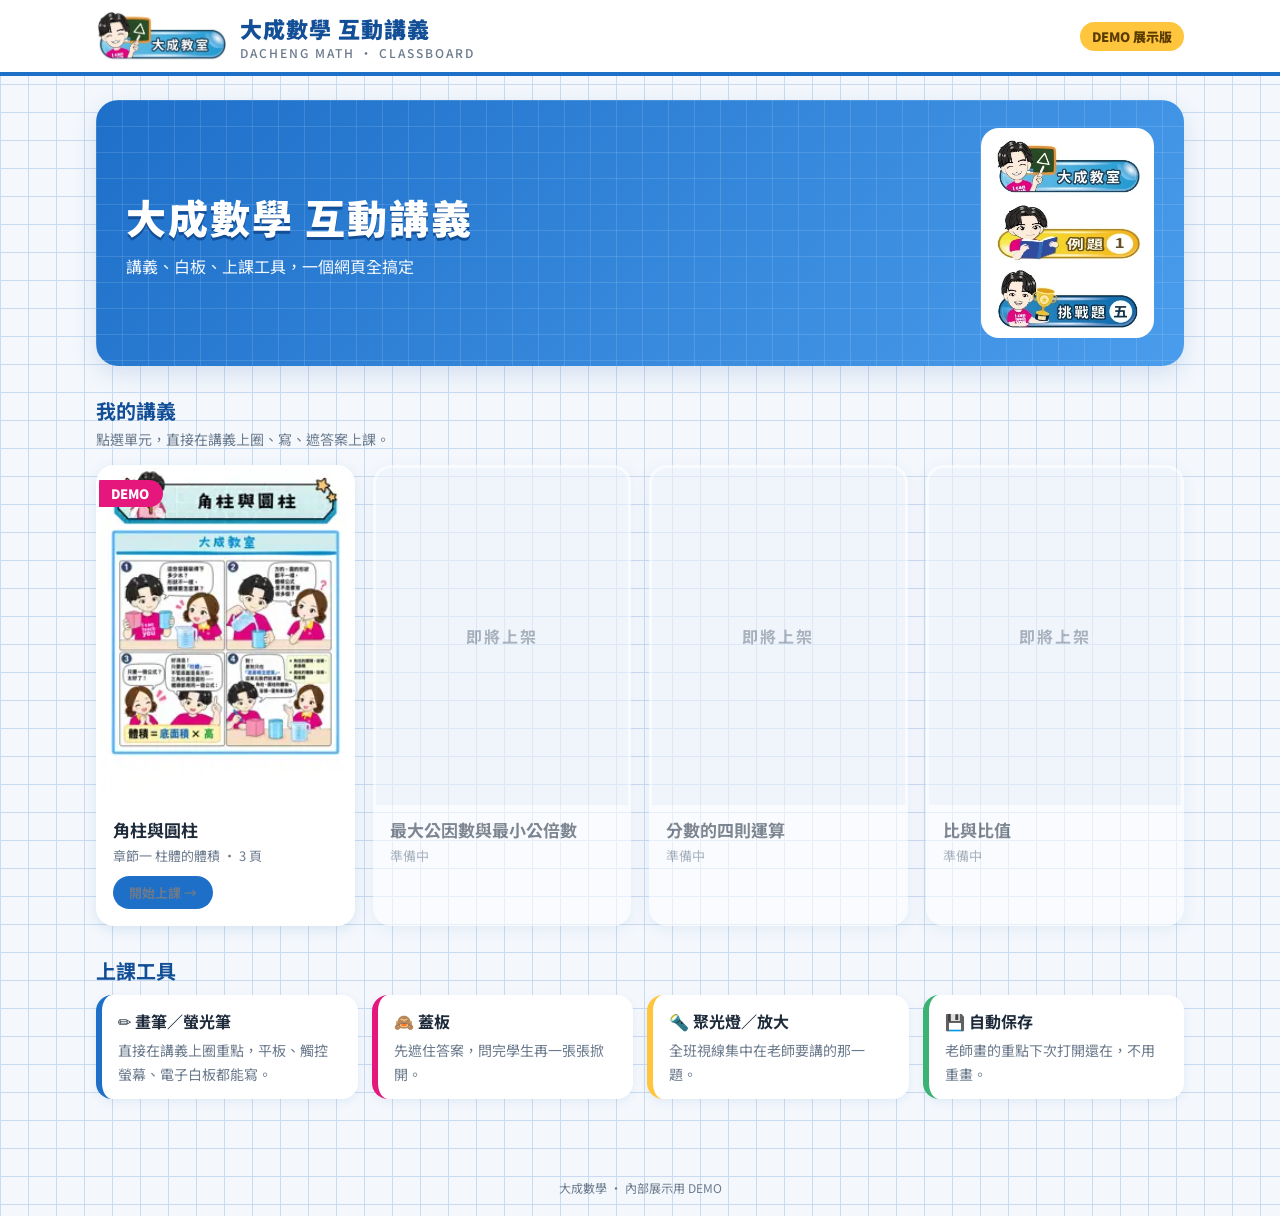
==== math/index.html @ 5f464ca9 "新增大成數學互動講義 DEMO（/math） Co-Authored-By: Claude Opus 5.5 <noreply@anthropic.com>" ====
<!doctype html>
<html lang="zh-Hant">
<head>
<meta charset="utf-8">
<meta name="viewport" content="width=device-width, initial-scale=1">
<meta name="robots" content="noindex, nofollow">
<title>大成數學 互動講義</title>
<link rel="preconnect" href="https://fonts.googleapis.com">
<link rel="preconnect" href="https://fonts.gstatic.com" crossorigin>
<link href="https://fonts.googleapis.com/css2?family=Noto+Sans+TC:wght@400;500;700;900&display=swap" rel="stylesheet">
<style>
  :root{
    --blue:#1d6fc8; --blue-d:#134f97; --sky:#dbe8f8; --grid:#c9dbf2;
    --pink:#e5177c; --yellow:#ffc53d; --ink:#1d2a3a; --muted:#6b7a8c; --card:#fff;
  }
  *{box-sizing:border-box}
  body{margin:0;font-family:"Noto Sans TC",system-ui,sans-serif;color:var(--ink);
    background:#f4f8fd;
    background-image:linear-gradient(var(--grid) 1px,transparent 1px),linear-gradient(90deg,var(--grid) 1px,transparent 1px);
    background-size:28px 28px;}
  header{background:#fff;border-bottom:4px solid var(--blue);position:sticky;top:0;z-index:5}
  .bar{max-width:1120px;margin:0 auto;padding:10px 16px;display:flex;align-items:center;gap:14px}
  .bar img{height:52px}
  .brand{font-weight:900;font-size:22px;color:var(--blue-d);letter-spacing:1px}
  .brand small{display:block;font-size:12px;font-weight:500;color:var(--muted);letter-spacing:2px}
  .tag{margin-left:auto;background:var(--yellow);color:#5a3b00;font-weight:900;font-size:13px;padding:5px 12px;border-radius:99px}
  main{max-width:1120px;margin:0 auto;padding:24px 16px 60px}
  .hero{border-radius:22px;overflow:hidden;box-shadow:0 8px 24px rgba(19,79,151,.15);background:#fff}
  .hero{display:flex;align-items:center;gap:20px;flex-wrap:wrap;padding:28px 30px;
    background:linear-gradient(135deg,#1d6fc8,#3f93e6);background-image:linear-gradient(rgba(255,255,255,.12) 1px,transparent 1px),linear-gradient(90deg,rgba(255,255,255,.12) 1px,transparent 1px),linear-gradient(135deg,#1d6fc8,#4a9cec);background-size:26px 26px,26px 26px,auto}
  .hero-t{flex:1;min-width:240px;color:#fff}
  .hero h1{margin:0;font-size:clamp(26px,4vw,40px);font-weight:900;letter-spacing:2px;text-shadow:0 3px 0 #134f97}
  .hero p{margin:8px 0 0;font-size:16px;opacity:.95}
  .hero-b{display:flex;flex-direction:column;gap:8px;background:#fff;border-radius:18px;padding:10px 14px}
  .hero-b img{height:58px;display:block}
  @media (max-width:560px){.hero{padding:22px 18px}.hero-b{flex-direction:row;overflow-x:auto;max-width:100%}.hero-b img{height:44px}}
  h2{font-size:20px;margin:30px 0 4px;color:var(--blue-d)}
  .sub{color:var(--muted);font-size:14px;margin:0 0 16px}
  .shelf{display:grid;grid-template-columns:repeat(auto-fill,minmax(220px,1fr));gap:18px}
  .unit{background:var(--card);border-radius:18px;overflow:hidden;box-shadow:0 4px 14px rgba(19,79,151,.12);
    display:flex;flex-direction:column;text-decoration:none;color:inherit;transition:transform .15s,box-shadow .15s;border:3px solid transparent}
  a.unit:hover{transform:translateY(-4px);box-shadow:0 10px 24px rgba(19,79,151,.22);border-color:var(--blue)}
  .thumb{aspect-ratio:3/4;background:#eef3fa;position:relative;overflow:hidden}
  .thumb img{width:100%;height:100%;object-fit:cover;object-position:top}
  .ribbon{position:absolute;top:12px;left:-6px;background:var(--pink);color:#fff;font-weight:900;font-size:13px;padding:4px 14px 4px 18px;border-radius:0 99px 99px 0}
  .info{padding:12px 14px 14px}
  .info b{display:block;font-size:17px}
  .info span{font-size:13px;color:var(--muted)}
  .go{margin-top:10px;display:inline-block;background:var(--blue);color:#fff;font-weight:700;font-size:14px;padding:7px 16px;border-radius:99px}
  .soon{opacity:.55}
  .soon .thumb{display:grid;place-items:center;color:var(--muted);font-weight:700;letter-spacing:2px}
  .feat{display:grid;grid-template-columns:repeat(auto-fit,minmax(230px,1fr));gap:14px;margin-top:10px}
  .f{background:#fff;border-radius:16px;padding:14px 16px;box-shadow:0 3px 10px rgba(19,79,151,.08);border-left:6px solid var(--blue)}
  .f:nth-child(2){border-color:var(--pink)} .f:nth-child(3){border-color:var(--yellow)} .f:nth-child(4){border-color:#3bb273}
  .f b{display:block;margin-bottom:4px}
  .f span{font-size:14px;color:var(--muted);line-height:1.6}
  footer{text-align:center;color:var(--muted);font-size:12px;padding:20px}
  @media (max-width:560px){.bar img{height:40px}.brand{font-size:18px}}
</style>
</head>
<body>
<header>
  <div class="bar">
    <img src="demo/b-class.webp" alt="">
    <div class="brand">大成數學 互動講義<small>DACHENG MATH · CLASSBOARD</small></div>
    <span class="tag">DEMO 展示版</span>
  </div>
</header>

<main>
  <div class="hero">
    <div class="hero-t">
      <h1>大成數學 互動講義</h1>
      <p>講義、白板、上課工具，一個網頁全搞定</p>
    </div>
    <div class="hero-b">
      <img src="demo/b-class.webp" alt="">
      <img src="demo/b-example.webp" alt="">
      <img src="demo/b-challenge.webp" alt="">
    </div>
  </div>

  <h2>我的講義</h2>
  <p class="sub">點選單元，直接在講義上圈、寫、遮答案上課。</p>
  <div class="shelf">
    <a class="unit" href="board.html">
      <div class="thumb"><img src="demo/t1.webp" alt=""><span class="ribbon">DEMO</span></div>
      <div class="info"><b>角柱與圓柱</b><span>章節一 柱體的體積 · 3 頁</span><br><span class="go">開始上課 →</span></div>
    </a>
    <div class="unit soon"><div class="thumb">即將上架</div><div class="info"><b>最大公因數與最小公倍數</b><span>準備中</span></div></div>
    <div class="unit soon"><div class="thumb">即將上架</div><div class="info"><b>分數的四則運算</b><span>準備中</span></div></div>
    <div class="unit soon"><div class="thumb">即將上架</div><div class="info"><b>比與比值</b><span>準備中</span></div></div>
  </div>

  <h2>上課工具</h2>
  <div class="feat">
    <div class="f"><b>✏️ 畫筆／螢光筆</b><span>直接在講義上圈重點，平板、觸控螢幕、電子白板都能寫。</span></div>
    <div class="f"><b>🙈 蓋板</b><span>先遮住答案，問完學生再一張張掀開。</span></div>
    <div class="f"><b>🔦 聚光燈／放大</b><span>全班視線集中在老師要講的那一題。</span></div>
    <div class="f"><b>💾 自動保存</b><span>老師畫的重點下次打開還在，不用重畫。</span></div>
  </div>
</main>
<footer>大成數學 · 內部展示用 DEMO</footer>
</body>
</html>
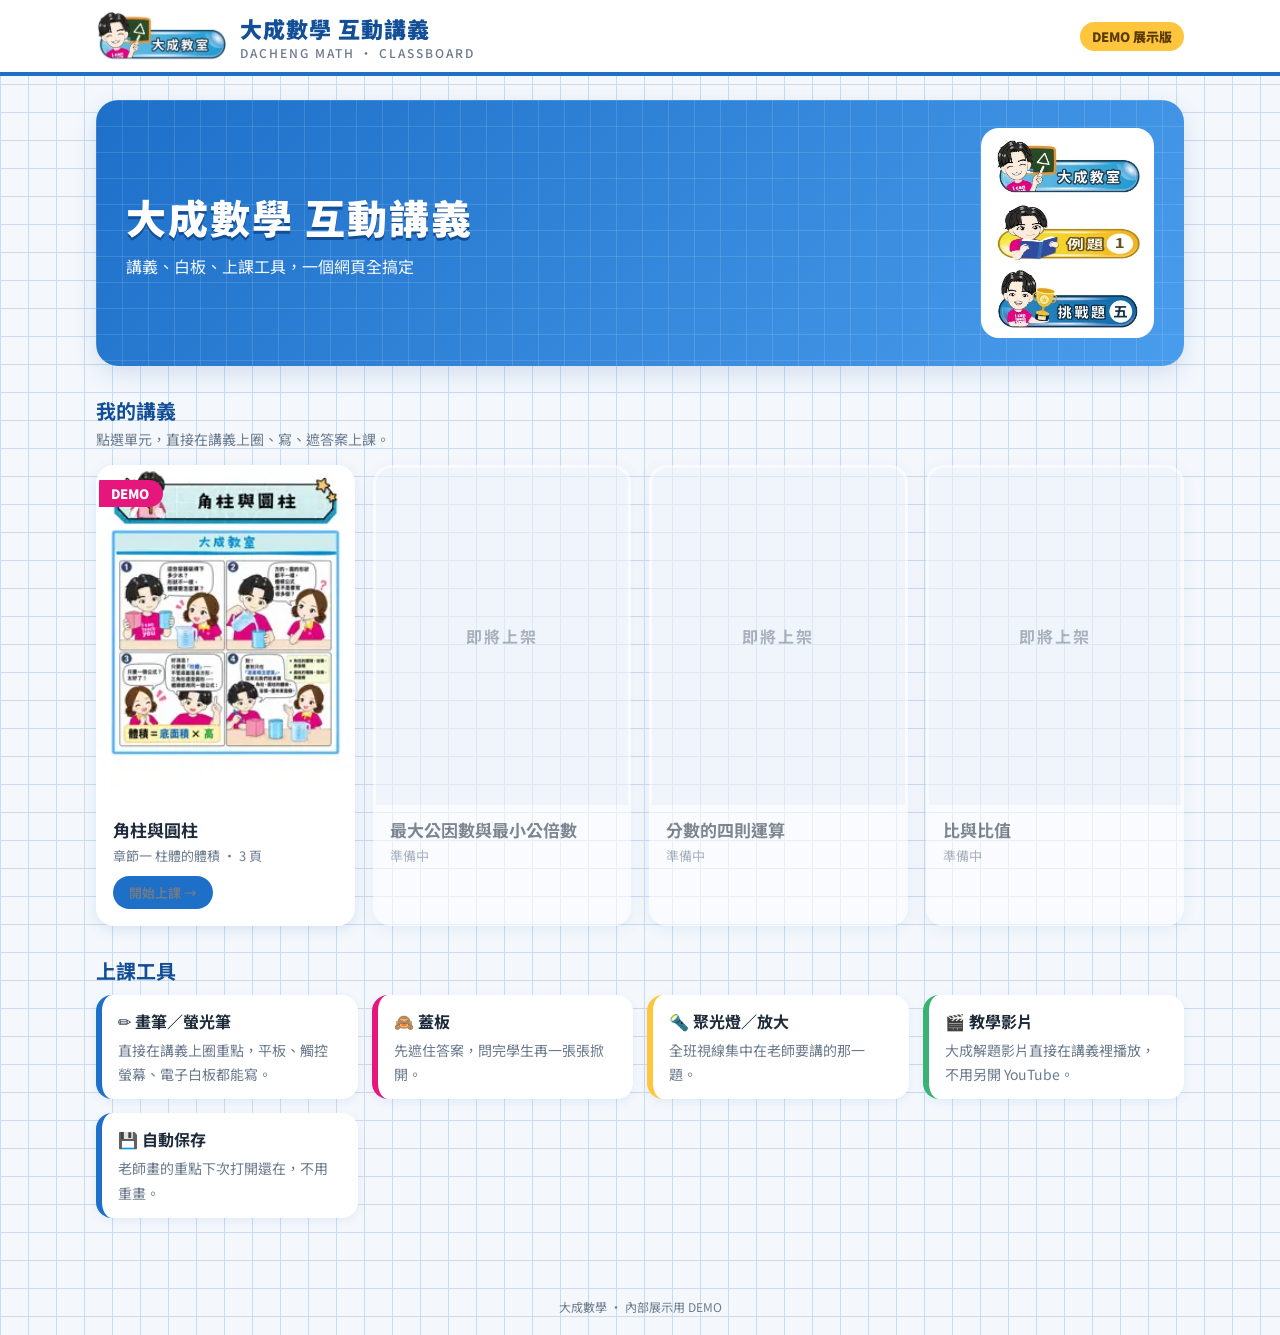
==== commit 82ae4911: "大成數學 DEMO：白板加入教學影片 Co-Authored-By: Claude Opus 5.5 <noreply@anthropic.com>" ====
--- a/math/index.html
+++ b/math/index.html
@@ -97,6 +97,7 @@
     <div class="f"><b>✏️ 畫筆／螢光筆</b><span>直接在講義上圈重點，平板、觸控螢幕、電子白板都能寫。</span></div>
     <div class="f"><b>🙈 蓋板</b><span>先遮住答案，問完學生再一張張掀開。</span></div>
     <div class="f"><b>🔦 聚光燈／放大</b><span>全班視線集中在老師要講的那一題。</span></div>
+    <div class="f"><b>🎬 教學影片</b><span>大成解題影片直接在講義裡播放，不用另開 YouTube。</span></div>
     <div class="f"><b>💾 自動保存</b><span>老師畫的重點下次打開還在，不用重畫。</span></div>
   </div>
 </main>
